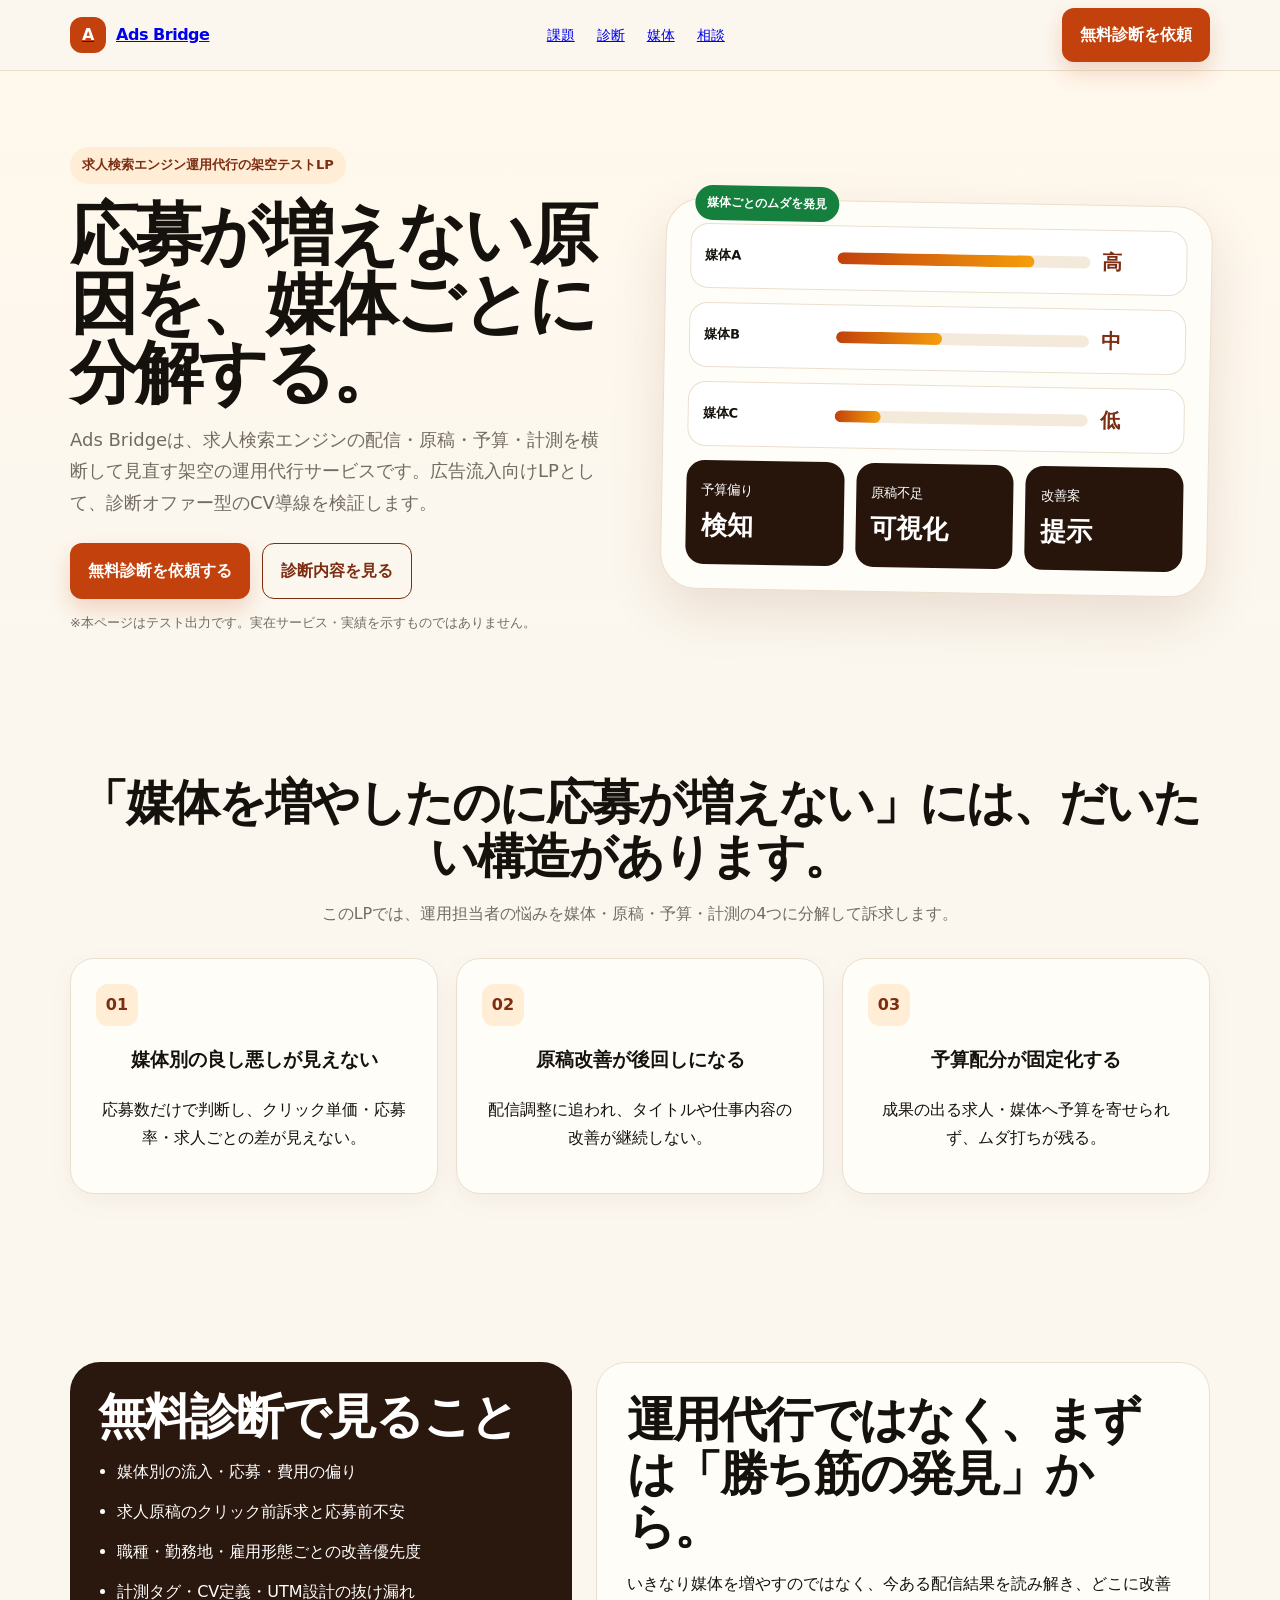
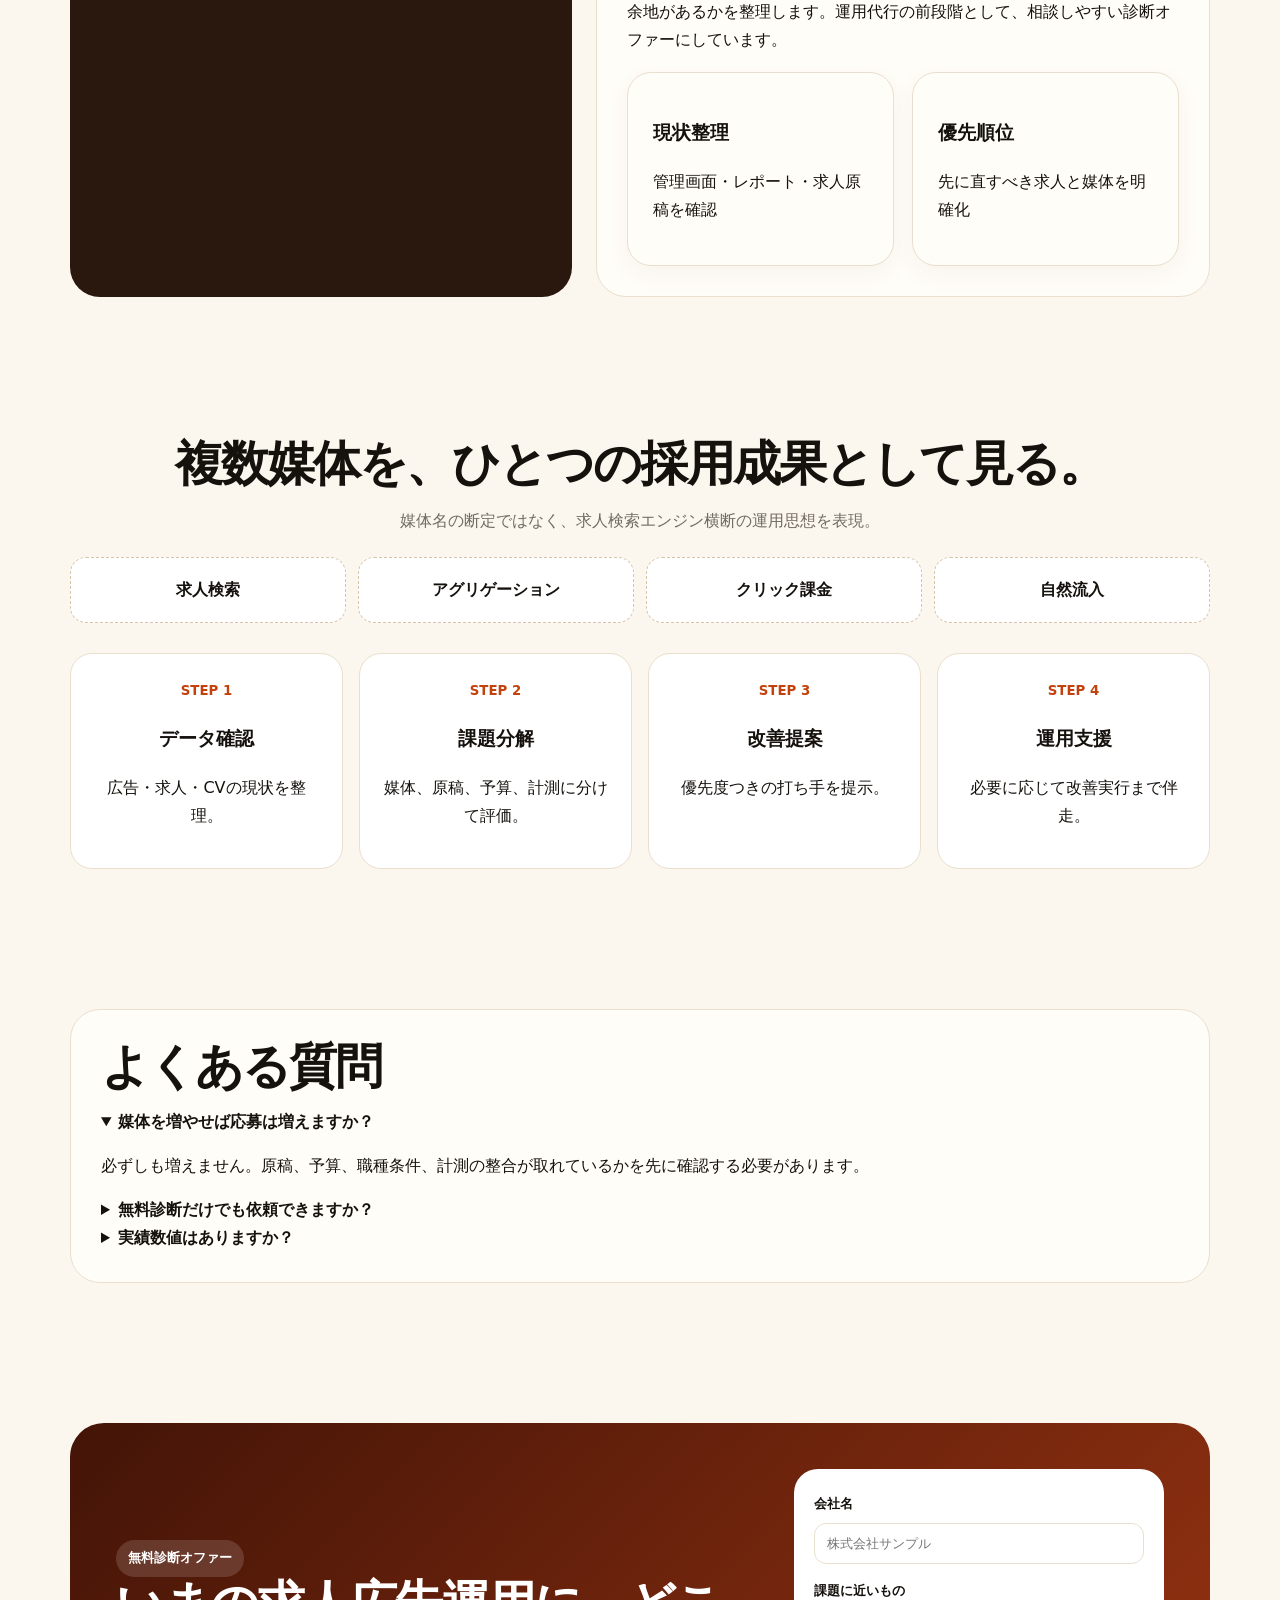
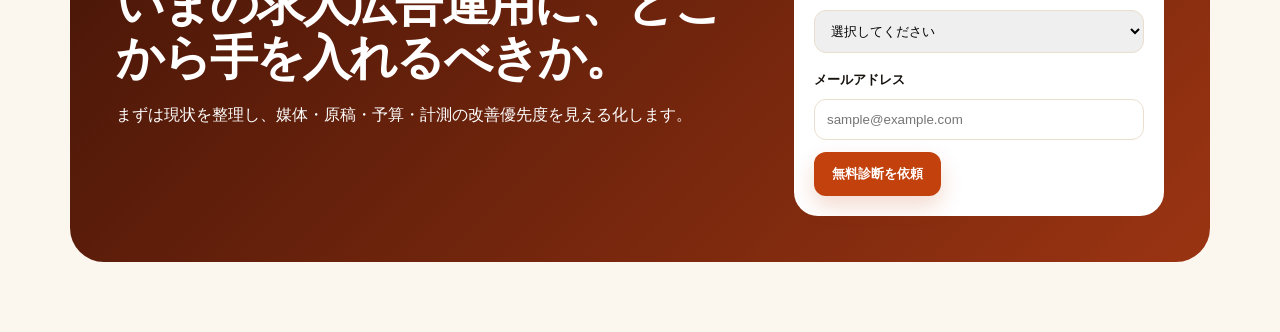
==== outputs/06_code/test-lp-20260429-02-ads-bridge/index.html @ 871a1f4d "Add test LP 02 Ads Bridge" ====
<!doctype html>
<html lang="ja">
<head>
  <meta charset="utf-8">
  <meta name="viewport" content="width=device-width, initial-scale=1">
  <title>Ads Bridge｜求人検索エンジン運用代行テストLP</title>
  <meta name="description" content="求人検索エンジン運用代行を想定した架空サービスのテストLPです。">
  <style>
    :root{--ink:#15110d;--muted:#726b62;--bg:#fbf7ef;--paper:#fffdf8;--line:#eadfce;--brand:#c2410c;--brand2:#7c2d12;--accent:#f59e0b;--green:#15803d;--radius:24px;--shadow:0 22px 54px rgba(124,45,18,.13)}
    *{box-sizing:border-box}html{scroll-behavior:smooth}body{margin:0;font-family:'Hiragino Sans','Yu Gothic',system-ui,sans-serif;color:var(--ink);background:var(--bg);line-height:1.75}.wrap{width:min(1140px,calc(100% - 40px));margin:auto}.nav{background:rgba(251,247,239,.9);backdrop-filter:blur(14px);border-bottom:1px solid var(--line);position:sticky;top:0;z-index:20}.navin{height:70px;display:flex;align-items:center;justify-content:space-between}.logo{font-weight:900;letter-spacing:-.03em;display:flex;align-items:center;gap:10px}.logo i{width:36px;height:36px;border-radius:12px;background:var(--brand);display:grid;place-items:center;color:white;font-style:normal}.links{display:flex;gap:22px;color:var(--muted);font-size:14px}.btn{display:inline-flex;align-items:center;justify-content:center;border-radius:12px;padding:13px 18px;background:var(--brand);color:#fff;font-weight:900;text-decoration:none;border:0;box-shadow:0 10px 22px rgba(194,65,12,.2);cursor:pointer}.btn.alt{background:transparent;color:var(--brand2);border:1px solid var(--brand2);box-shadow:none}.hero{padding:76px 0 58px;background:linear-gradient(180deg,#fff8ec 0%,var(--bg) 100%);overflow:hidden}.heroGrid{display:grid;grid-template-columns:1fr 1fr;gap:46px;align-items:center}.tag{display:inline-flex;align-items:center;gap:8px;background:#ffedd5;color:var(--brand2);font-weight:900;border-radius:999px;padding:7px 12px;font-size:13px}.h1{font-size:clamp(36px,5.5vw,68px);line-height:1.02;letter-spacing:-.05em;margin:16px 0}.lead{font-size:18px;color:var(--muted);margin:0 0 25px}.heroCard{position:relative;background:var(--paper);border:1px solid var(--line);border-radius:36px;padding:24px;box-shadow:var(--shadow);transform:rotate(1deg)}.heroCard:before{content:"媒体ごとのムダを発見";position:absolute;top:-14px;left:28px;background:var(--green);color:white;border-radius:999px;padding:7px 12px;font-size:12px;font-weight:900}.board{display:grid;gap:14px}.row{display:grid;grid-template-columns:120px 1fr 70px;gap:12px;align-items:center;background:#fff;border:1px solid var(--line);border-radius:18px;padding:14px}.bar{height:12px;background:#f3eadb;border-radius:999px;overflow:hidden}.bar span{display:block;height:100%;width:var(--w);background:linear-gradient(90deg,var(--brand),var(--accent));border-radius:999px}.row strong{font-size:13px}.row b{font-size:20px;color:var(--brand2)}.mini{display:grid;grid-template-columns:repeat(3,1fr);gap:12px;margin-top:14px}.mini div{background:#27150b;color:#fff;border-radius:18px;padding:15px}.mini b{font-size:26px}.section{padding:70px 0}.section h2{font-size:clamp(28px,4vw,48px);line-height:1.12;letter-spacing:-.04em;margin:0 0 14px}.muted{color:var(--muted)}.center{text-align:center}.cards{display:grid;grid-template-columns:repeat(3,1fr);gap:18px;margin-top:30px}.card{background:var(--paper);border:1px solid var(--line);border-radius:var(--radius);padding:25px;box-shadow:0 8px 24px rgba(124,45,18,.05)}.num{width:42px;height:42px;display:grid;place-items:center;background:#ffedd5;color:var(--brand2);border-radius:12px;font-weight:900}.wide{display:grid;grid-template-columns:.9fr 1.1fr;gap:24px;margin-top:28px}.audit{background:#2a170d;color:#fff;border-radius:30px;padding:28px}.audit ul{margin:0;padding-left:1.2em}.audit li{margin:12px 0}.paper{background:var(--paper);border:1px solid var(--line);border-radius:30px;padding:30px}.media{display:grid;grid-template-columns:repeat(4,1fr);gap:12px;margin-top:22px}.media span{background:#fff;border:1px dashed #d7c4aa;border-radius:16px;padding:18px;text-align:center;font-weight:900}.timeline{display:grid;grid-template-columns:repeat(4,1fr);gap:16px;margin-top:30px}.step{background:#fff;border:1px solid var(--line);border-radius:22px;padding:22px}.step small{color:var(--brand);font-weight:900}.cta{background:linear-gradient(135deg,#431407,#9a3412);color:white;border-radius:34px;padding:46px;display:grid;grid-template-columns:1fr 370px;gap:28px;align-items:center}.form{background:white;color:var(--ink);border-radius:24px;padding:20px}.form input,.form select{width:100%;border:1px solid var(--line);border-radius:12px;padding:12px;margin:6px 0 12px}.form label{font-size:13px;font-weight:900}.success{display:none;color:var(--green);font-weight:900}.fixed{display:none;position:fixed;left:14px;right:14px;bottom:14px;z-index:30}@media(max-width:880px){.heroGrid,.wide,.cta{grid-template-columns:1fr}.links{display:none}.cards,.timeline,.media{grid-template-columns:1fr}.mini{grid-template-columns:1fr}.fixed{display:flex}.h1{font-size:42px}.row{grid-template-columns:90px 1fr 55px}.section{padding:52px 0}}
  </style>
</head>
<body>
  <header class="nav"><div class="wrap navin"><a class="logo" href="#"><i>A</i>Ads Bridge</a><nav class="links"><a href="#issue">課題</a><a href="#audit">診断</a><a href="#media">媒体</a><a href="#contact">相談</a></nav><a class="btn" href="#contact" data-cta="header">無料診断を依頼</a></div></header>
  <main>
    <section class="hero"><div class="wrap heroGrid"><div><span class="tag">求人検索エンジン運用代行の架空テストLP</span><h1 class="h1">応募が増えない原因を、媒体ごとに分解する。</h1><p class="lead">Ads Bridgeは、求人検索エンジンの配信・原稿・予算・計測を横断して見直す架空の運用代行サービスです。広告流入向けLPとして、診断オファー型のCV導線を検証します。</p><div style="display:flex;gap:12px;flex-wrap:wrap"><a class="btn" href="#contact" data-cta="hero_primary">無料診断を依頼する</a><a class="btn alt" href="#audit" data-cta="hero_secondary">診断内容を見る</a></div><p class="muted" style="font-size:13px">※本ページはテスト出力です。実在サービス・実績を示すものではありません。</p></div><div class="heroCard"><div class="board"><div class="row"><strong>媒体A</strong><div class="bar"><span style="--w:78%"></span></div><b>高</b></div><div class="row"><strong>媒体B</strong><div class="bar"><span style="--w:42%"></span></div><b>中</b></div><div class="row"><strong>媒体C</strong><div class="bar"><span style="--w:18%"></span></div><b>低</b></div></div><div class="mini"><div><small>予算偏り</small><br><b>検知</b></div><div><small>原稿不足</small><br><b>可視化</b></div><div><small>改善案</small><br><b>提示</b></div></div></div></div></section>
    <section id="issue" class="section"><div class="wrap center"><h2>「媒体を増やしたのに応募が増えない」には、だいたい構造があります。</h2><p class="muted">このLPでは、運用担当者の悩みを媒体・原稿・予算・計測の4つに分解して訴求します。</p><div class="cards"><article class="card"><div class="num">01</div><h3>媒体別の良し悪しが見えない</h3><p>応募数だけで判断し、クリック単価・応募率・求人ごとの差が見えない。</p></article><article class="card"><div class="num">02</div><h3>原稿改善が後回しになる</h3><p>配信調整に追われ、タイトルや仕事内容の改善が継続しない。</p></article><article class="card"><div class="num">03</div><h3>予算配分が固定化する</h3><p>成果の出る求人・媒体へ予算を寄せられず、ムダ打ちが残る。</p></article></div></div></section>
    <section id="audit" class="section"><div class="wrap wide"><div class="audit"><h2>無料診断で見ること</h2><ul><li>媒体別の流入・応募・費用の偏り</li><li>求人原稿のクリック前訴求と応募前不安</li><li>職種・勤務地・雇用形態ごとの改善優先度</li><li>計測タグ・CV定義・UTM設計の抜け漏れ</li></ul></div><div class="paper"><h2>運用代行ではなく、まずは「勝ち筋の発見」から。</h2><p>いきなり媒体を増やすのではなく、今ある配信結果を読み解き、どこに改善余地があるかを整理します。運用代行の前段階として、相談しやすい診断オファーにしています。</p><div class="cards" style="grid-template-columns:1fr 1fr;margin-top:18px"><div class="card"><h3>現状整理</h3><p>管理画面・レポート・求人原稿を確認</p></div><div class="card"><h3>優先順位</h3><p>先に直すべき求人と媒体を明確化</p></div></div></div></div></section>
    <section id="media" class="section"><div class="wrap center"><h2>複数媒体を、ひとつの採用成果として見る。</h2><p class="muted">媒体名の断定ではなく、求人検索エンジン横断の運用思想を表現。</p><div class="media"><span>求人検索</span><span>アグリゲーション</span><span>クリック課金</span><span>自然流入</span></div><div class="timeline"><div class="step"><small>STEP 1</small><h3>データ確認</h3><p>広告・求人・CVの現状を整理。</p></div><div class="step"><small>STEP 2</small><h3>課題分解</h3><p>媒体、原稿、予算、計測に分けて評価。</p></div><div class="step"><small>STEP 3</small><h3>改善提案</h3><p>優先度つきの打ち手を提示。</p></div><div class="step"><small>STEP 4</small><h3>運用支援</h3><p>必要に応じて改善実行まで伴走。</p></div></div></div></section>
    <section class="section"><div class="wrap"><div class="paper"><h2>よくある質問</h2><details open><summary><b>媒体を増やせば応募は増えますか？</b></summary><p>必ずしも増えません。原稿、予算、職種条件、計測の整合が取れているかを先に確認する必要があります。</p></details><details><summary><b>無料診断だけでも依頼できますか？</b></summary><p>このテストLPでは、無料診断を入口にしたCV導線を想定しています。</p></details><details><summary><b>実績数値はありますか？</b></summary><p>本ページは架空サービスのテストLPのため、検証済みの実績数値は掲載していません。</p></details></div></div></section>
    <section id="contact" class="section"><div class="wrap cta"><div><span class="tag" style="background:rgba(255,255,255,.14);color:white">無料診断オファー</span><h2>いまの求人広告運用に、どこから手を入れるべきか。</h2><p>まずは現状を整理し、媒体・原稿・予算・計測の改善優先度を見える化します。</p></div><form class="form" id="leadForm"><label>会社名<input required placeholder="株式会社サンプル"></label><label>課題に近いもの<select required><option value="">選択してください</option><option>応募数が少ない</option><option>応募単価が高い</option><option>媒体別の成果が分からない</option></select></label><label>メールアドレス<input type="email" required placeholder="sample@example.com"></label><button class="btn" type="submit" data-cta="form_submit">無料診断を依頼</button><p class="success" id="success">送信テストが完了しました。</p></form></div></section>
  </main>
  <a class="btn fixed" href="#contact" data-cta="sp_fixed">無料診断を依頼</a>
  <script>
    document.querySelectorAll('[data-cta]').forEach(function(el){el.addEventListener('click',function(){console.log('cta_click',{id:el.dataset.cta,lp:'test-lp-02'});});});
    document.getElementById('leadForm').addEventListener('submit',function(e){e.preventDefault();document.getElementById('success').style.display='block';console.log('form_submit',{lp:'test-lp-02',form:'audit'});});
  </script>
</body>
</html>
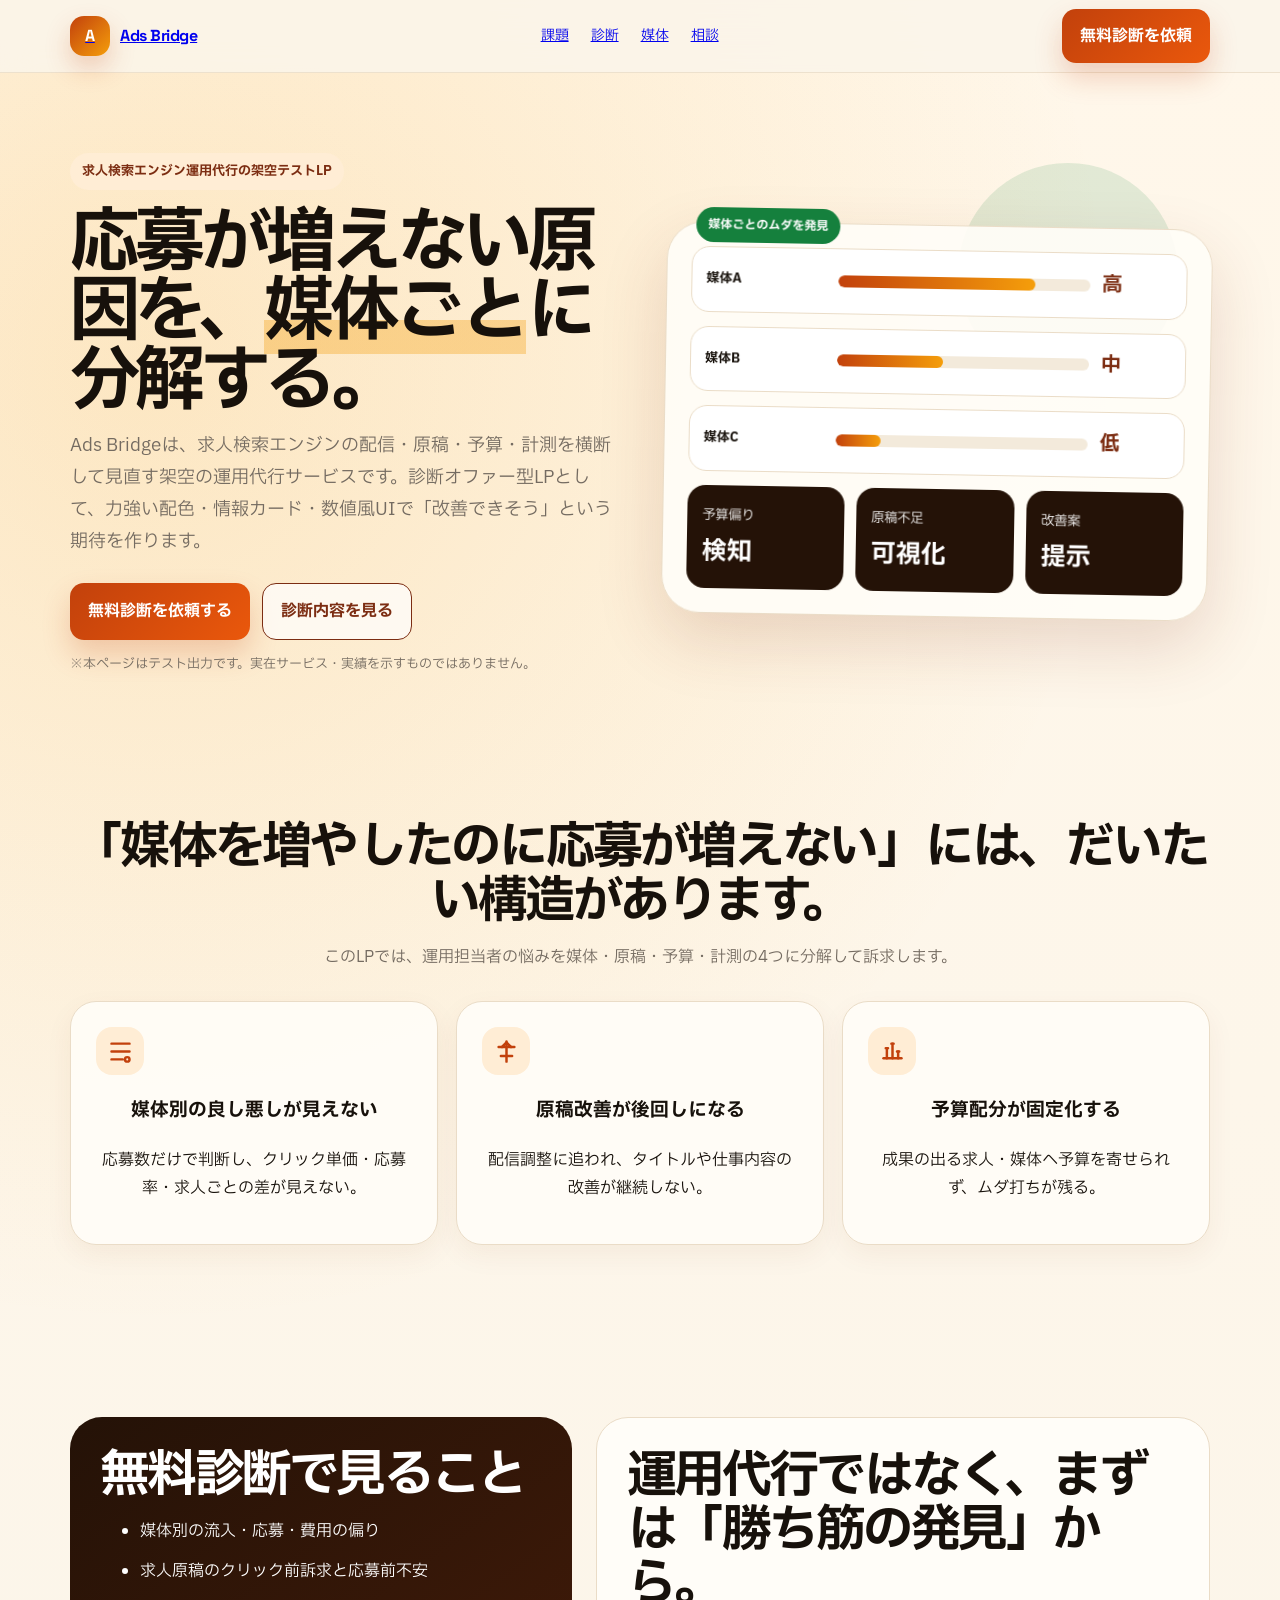
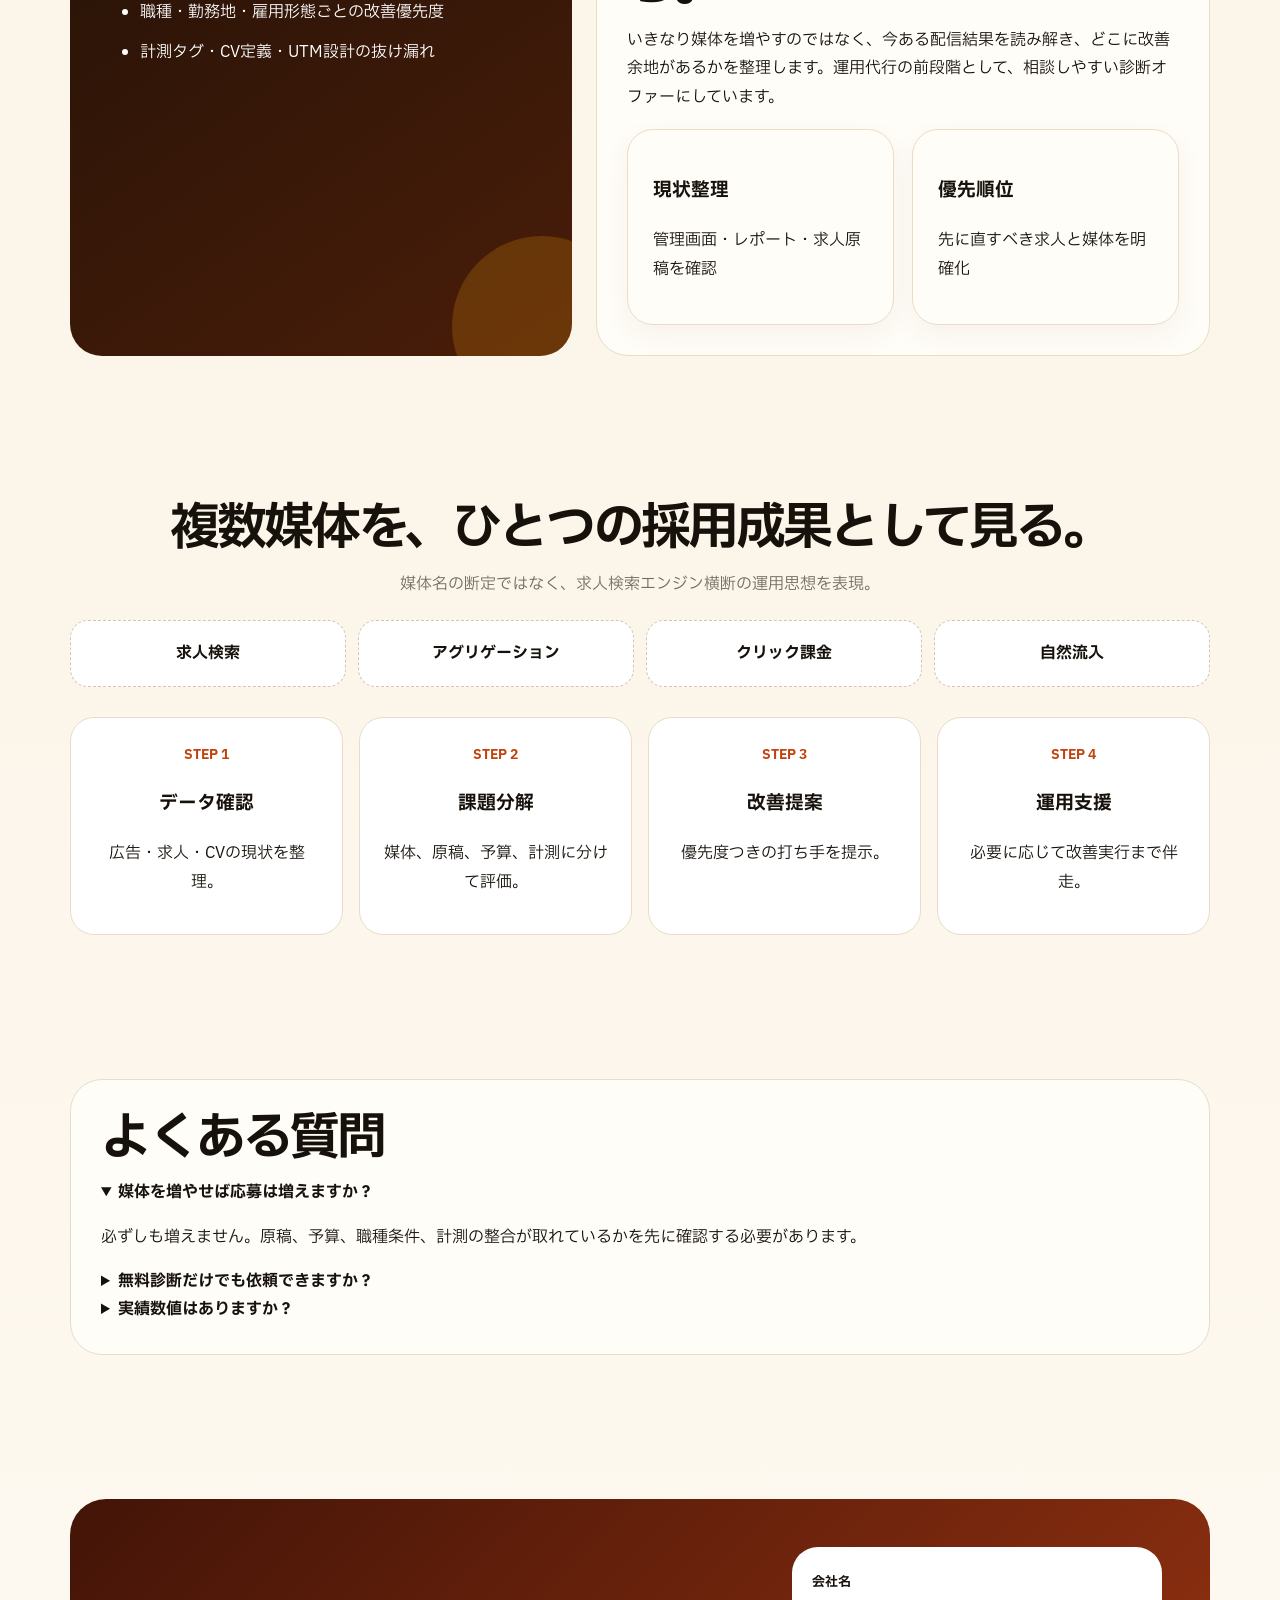
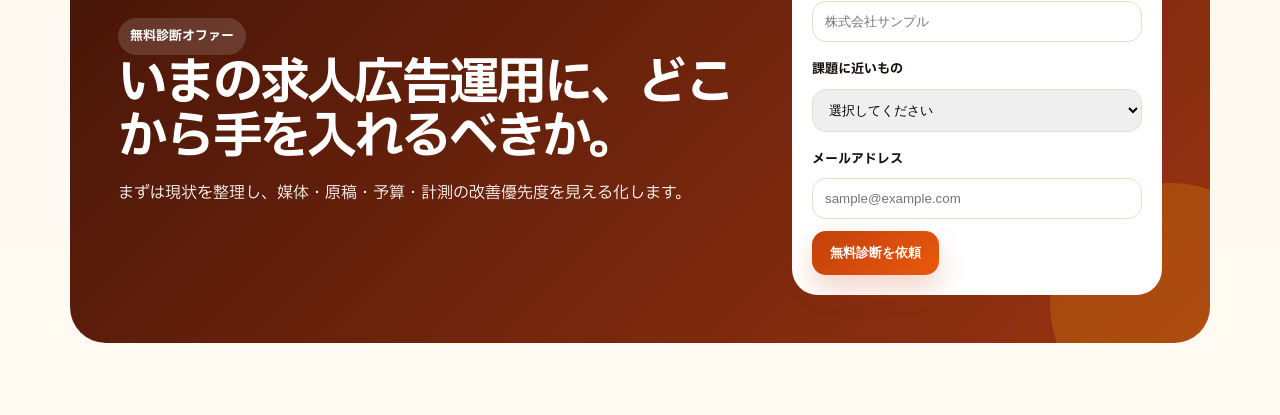
==== commit af8956cc: "Enhance test LP 02 with design references icons and motion" ====
--- a/outputs/06_code/test-lp-20260429-02-ads-bridge/index.html
+++ b/outputs/06_code/test-lp-20260429-02-ads-bridge/index.html
@@ -5,25 +5,29 @@
   <meta name="viewport" content="width=device-width, initial-scale=1">
   <title>Ads Bridge｜求人検索エンジン運用代行テストLP</title>
   <meta name="description" content="求人検索エンジン運用代行を想定した架空サービスのテストLPです。">
+  <link rel="preconnect" href="https://fonts.googleapis.com">
+  <link rel="preconnect" href="https://fonts.gstatic.com" crossorigin>
+  <link href="https://fonts.googleapis.com/css2?family=IBM+Plex+Sans+JP:wght@400;500;700;900&family=Space+Grotesk:wght@600;700&display=swap" rel="stylesheet">
   <style>
-    :root{--ink:#15110d;--muted:#726b62;--bg:#fbf7ef;--paper:#fffdf8;--line:#eadfce;--brand:#c2410c;--brand2:#7c2d12;--accent:#f59e0b;--green:#15803d;--radius:24px;--shadow:0 22px 54px rgba(124,45,18,.13)}
-    *{box-sizing:border-box}html{scroll-behavior:smooth}body{margin:0;font-family:'Hiragino Sans','Yu Gothic',system-ui,sans-serif;color:var(--ink);background:var(--bg);line-height:1.75}.wrap{width:min(1140px,calc(100% - 40px));margin:auto}.nav{background:rgba(251,247,239,.9);backdrop-filter:blur(14px);border-bottom:1px solid var(--line);position:sticky;top:0;z-index:20}.navin{height:70px;display:flex;align-items:center;justify-content:space-between}.logo{font-weight:900;letter-spacing:-.03em;display:flex;align-items:center;gap:10px}.logo i{width:36px;height:36px;border-radius:12px;background:var(--brand);display:grid;place-items:center;color:white;font-style:normal}.links{display:flex;gap:22px;color:var(--muted);font-size:14px}.btn{display:inline-flex;align-items:center;justify-content:center;border-radius:12px;padding:13px 18px;background:var(--brand);color:#fff;font-weight:900;text-decoration:none;border:0;box-shadow:0 10px 22px rgba(194,65,12,.2);cursor:pointer}.btn.alt{background:transparent;color:var(--brand2);border:1px solid var(--brand2);box-shadow:none}.hero{padding:76px 0 58px;background:linear-gradient(180deg,#fff8ec 0%,var(--bg) 100%);overflow:hidden}.heroGrid{display:grid;grid-template-columns:1fr 1fr;gap:46px;align-items:center}.tag{display:inline-flex;align-items:center;gap:8px;background:#ffedd5;color:var(--brand2);font-weight:900;border-radius:999px;padding:7px 12px;font-size:13px}.h1{font-size:clamp(36px,5.5vw,68px);line-height:1.02;letter-spacing:-.05em;margin:16px 0}.lead{font-size:18px;color:var(--muted);margin:0 0 25px}.heroCard{position:relative;background:var(--paper);border:1px solid var(--line);border-radius:36px;padding:24px;box-shadow:var(--shadow);transform:rotate(1deg)}.heroCard:before{content:"媒体ごとのムダを発見";position:absolute;top:-14px;left:28px;background:var(--green);color:white;border-radius:999px;padding:7px 12px;font-size:12px;font-weight:900}.board{display:grid;gap:14px}.row{display:grid;grid-template-columns:120px 1fr 70px;gap:12px;align-items:center;background:#fff;border:1px solid var(--line);border-radius:18px;padding:14px}.bar{height:12px;background:#f3eadb;border-radius:999px;overflow:hidden}.bar span{display:block;height:100%;width:var(--w);background:linear-gradient(90deg,var(--brand),var(--accent));border-radius:999px}.row strong{font-size:13px}.row b{font-size:20px;color:var(--brand2)}.mini{display:grid;grid-template-columns:repeat(3,1fr);gap:12px;margin-top:14px}.mini div{background:#27150b;color:#fff;border-radius:18px;padding:15px}.mini b{font-size:26px}.section{padding:70px 0}.section h2{font-size:clamp(28px,4vw,48px);line-height:1.12;letter-spacing:-.04em;margin:0 0 14px}.muted{color:var(--muted)}.center{text-align:center}.cards{display:grid;grid-template-columns:repeat(3,1fr);gap:18px;margin-top:30px}.card{background:var(--paper);border:1px solid var(--line);border-radius:var(--radius);padding:25px;box-shadow:0 8px 24px rgba(124,45,18,.05)}.num{width:42px;height:42px;display:grid;place-items:center;background:#ffedd5;color:var(--brand2);border-radius:12px;font-weight:900}.wide{display:grid;grid-template-columns:.9fr 1.1fr;gap:24px;margin-top:28px}.audit{background:#2a170d;color:#fff;border-radius:30px;padding:28px}.audit ul{margin:0;padding-left:1.2em}.audit li{margin:12px 0}.paper{background:var(--paper);border:1px solid var(--line);border-radius:30px;padding:30px}.media{display:grid;grid-template-columns:repeat(4,1fr);gap:12px;margin-top:22px}.media span{background:#fff;border:1px dashed #d7c4aa;border-radius:16px;padding:18px;text-align:center;font-weight:900}.timeline{display:grid;grid-template-columns:repeat(4,1fr);gap:16px;margin-top:30px}.step{background:#fff;border:1px solid var(--line);border-radius:22px;padding:22px}.step small{color:var(--brand);font-weight:900}.cta{background:linear-gradient(135deg,#431407,#9a3412);color:white;border-radius:34px;padding:46px;display:grid;grid-template-columns:1fr 370px;gap:28px;align-items:center}.form{background:white;color:var(--ink);border-radius:24px;padding:20px}.form input,.form select{width:100%;border:1px solid var(--line);border-radius:12px;padding:12px;margin:6px 0 12px}.form label{font-size:13px;font-weight:900}.success{display:none;color:var(--green);font-weight:900}.fixed{display:none;position:fixed;left:14px;right:14px;bottom:14px;z-index:30}@media(max-width:880px){.heroGrid,.wide,.cta{grid-template-columns:1fr}.links{display:none}.cards,.timeline,.media{grid-template-columns:1fr}.mini{grid-template-columns:1fr}.fixed{display:flex}.h1{font-size:42px}.row{grid-template-columns:90px 1fr 55px}.section{padding:52px 0}}
+    :root{--ink:#17110b;--muted:#746b61;--bg:#fbf5ea;--paper:#fffdf8;--line:#eadcc7;--brand:#c2410c;--brand2:#7c2d12;--accent:#f59e0b;--green:#15803d;--dark:#241207;--radius:26px;--shadow:0 26px 66px rgba(124,45,18,.16);--font:'IBM Plex Sans JP',system-ui,sans-serif;--display:'Space Grotesk','IBM Plex Sans JP',sans-serif}
+    *{box-sizing:border-box}html{scroll-behavior:smooth}body{margin:0;font-family:var(--font);color:var(--ink);background:radial-gradient(circle at 12% 10%,rgba(245,158,11,.18),transparent 28%),linear-gradient(180deg,#fff7ea 0%,var(--bg) 60%,#fffaf2 100%);line-height:1.78}.wrap{width:min(1140px,calc(100% - 40px));margin:auto}.nav{background:rgba(251,245,234,.86);backdrop-filter:blur(16px);border-bottom:1px solid rgba(234,220,199,.8);position:sticky;top:0;z-index:20}.navin{height:72px;display:flex;align-items:center;justify-content:space-between}.logo{font-family:var(--display);font-weight:700;letter-spacing:-.03em;display:flex;align-items:center;gap:10px}.logo i{width:40px;height:40px;border-radius:14px;background:linear-gradient(135deg,var(--brand),var(--accent));display:grid;place-items:center;color:white;font-style:normal;box-shadow:0 12px 26px rgba(194,65,12,.23)}.links{display:flex;gap:22px;color:var(--muted);font-size:14px}.btn{display:inline-flex;align-items:center;justify-content:center;border-radius:14px;padding:13px 18px;background:linear-gradient(135deg,var(--brand),#ea580c);color:#fff;font-weight:900;text-decoration:none;border:0;box-shadow:0 14px 28px rgba(194,65,12,.22);cursor:pointer;transition:.25s ease}.btn:hover{transform:translateY(-2px) rotate(-.4deg);box-shadow:0 20px 36px rgba(194,65,12,.3)}.btn.alt{background:rgba(255,255,255,.7);color:var(--brand2);border:1px solid var(--brand2);box-shadow:none}.hero{padding:80px 0 58px;overflow:hidden;position:relative}.hero:before{content:"";position:absolute;right:8%;top:90px;width:220px;height:220px;border-radius:50%;background:rgba(21,128,61,.12);animation:pulse 5.5s ease-in-out infinite}.heroGrid{display:grid;grid-template-columns:1fr 1fr;gap:48px;align-items:center;position:relative}.tag{display:inline-flex;align-items:center;gap:8px;background:#ffedd5;color:var(--brand2);font-weight:900;border-radius:999px;padding:7px 12px;font-size:13px}.h1{font-family:var(--display);font-size:clamp(38px,5.6vw,70px);line-height:.99;letter-spacing:-.065em;margin:16px 0}.marker{display:inline;background:linear-gradient(transparent 62%,rgba(245,158,11,.34) 0)}.lead{font-size:18px;color:var(--muted);margin:0 0 25px}.heroCard{position:relative;background:rgba(255,253,248,.9);border:1px solid var(--line);border-radius:38px;padding:24px;box-shadow:var(--shadow);transform:rotate(1deg);animation:cardLift .9s cubic-bezier(.2,.8,.2,1) both}.heroCard:before{content:"媒体ごとのムダを発見";position:absolute;top:-15px;left:28px;background:var(--green);color:white;border-radius:999px;padding:7px 12px;font-size:12px;font-weight:900}.board{display:grid;gap:14px}.row{display:grid;grid-template-columns:120px 1fr 70px;gap:12px;align-items:center;background:#fff;border:1px solid var(--line);border-radius:18px;padding:14px}.bar{height:12px;background:#f3eadb;border-radius:999px;overflow:hidden}.bar span{display:block;height:100%;width:var(--w);background:linear-gradient(90deg,var(--brand),var(--accent));border-radius:999px;animation:grow 1.2s ease both}.row strong{font-size:13px}.row b{font-size:20px;color:var(--brand2)}.mini{display:grid;grid-template-columns:repeat(3,1fr);gap:12px;margin-top:14px}.mini div{background:var(--dark);color:#fff;border-radius:18px;padding:15px;transition:.25s ease}.mini div:hover{transform:translateY(-4px)}.mini b{font-size:25px;font-family:var(--display)}.section{padding:72px 0}.section h2{font-family:var(--display);font-size:clamp(29px,4vw,50px);line-height:1.08;letter-spacing:-.055em;margin:0 0 14px}.muted{color:var(--muted)}.center{text-align:center}.cards{display:grid;grid-template-columns:repeat(3,1fr);gap:18px;margin-top:30px}.card{background:rgba(255,253,248,.92);border:1px solid var(--line);border-radius:var(--radius);padding:25px;box-shadow:0 10px 28px rgba(124,45,18,.06);transition:.25s ease}.card:hover{transform:translateY(-6px);border-color:rgba(194,65,12,.35)}.icon{width:48px;height:48px;border-radius:16px;background:#ffedd5;display:grid;place-items:center;margin-bottom:14px}.icon svg{width:27px;height:27px;stroke:var(--brand);stroke-width:2.2;fill:none;stroke-linecap:round;stroke-linejoin:round}.wide{display:grid;grid-template-columns:.9fr 1.1fr;gap:24px;margin-top:28px}.audit{background:linear-gradient(145deg,#241207,#4a1d09);color:#fff;border-radius:32px;padding:30px;position:relative;overflow:hidden}.audit:after{content:"";position:absolute;right:-60px;bottom:-60px;width:180px;height:180px;border-radius:50%;background:rgba(245,158,11,.2)}.audit li{margin:12px 0}.paper{background:var(--paper);border:1px solid var(--line);border-radius:32px;padding:30px}.media{display:grid;grid-template-columns:repeat(4,1fr);gap:12px;margin-top:22px}.media span{background:#fff;border:1px dashed #d7c4aa;border-radius:18px;padding:18px;text-align:center;font-weight:900;transition:.25s ease}.media span:hover{background:#fff7ed;transform:translateY(-4px)}.timeline{display:grid;grid-template-columns:repeat(4,1fr);gap:16px;margin-top:30px}.step{background:#fff;border:1px solid var(--line);border-radius:24px;padding:22px}.step small{color:var(--brand);font-weight:900}.cta{background:linear-gradient(135deg,#431407,#9a3412);color:white;border-radius:36px;padding:48px;display:grid;grid-template-columns:1fr 370px;gap:28px;align-items:center;position:relative;overflow:hidden}.cta:before{content:"";position:absolute;inset:auto -80px -80px auto;width:240px;height:240px;border-radius:50%;background:rgba(245,158,11,.23)}.form{background:white;color:var(--ink);border-radius:26px;padding:20px;position:relative}.form input,.form select{width:100%;border:1px solid var(--line);border-radius:14px;padding:12px;margin:6px 0 12px}.form label{font-size:13px;font-weight:900}.success{display:none;color:var(--green);font-weight:900}.fixed{display:none;position:fixed;left:14px;right:14px;bottom:14px;z-index:30}.reveal{opacity:0;transform:translateY(24px);transition:opacity .75s ease,transform .75s ease}.reveal.show{opacity:1;transform:none}@keyframes grow{from{width:0}to{width:var(--w)}}@keyframes pulse{0%,100%{transform:scale(1);opacity:.55}50%{transform:scale(1.12);opacity:.9}}@keyframes cardLift{from{opacity:0;transform:translateY(28px) rotate(0)}to{opacity:1;transform:rotate(1deg)}}@media(max-width:880px){.heroGrid,.wide,.cta{grid-template-columns:1fr}.links{display:none}.cards,.timeline,.media{grid-template-columns:1fr}.mini{grid-template-columns:1fr}.fixed{display:flex}.h1{font-size:42px}.row{grid-template-columns:90px 1fr 55px}.section{padding:54px 0}}@media(prefers-reduced-motion:reduce){*,*:before,*:after{animation:none!important;transition:none!important}}
   </style>
 </head>
 <body>
   <header class="nav"><div class="wrap navin"><a class="logo" href="#"><i>A</i>Ads Bridge</a><nav class="links"><a href="#issue">課題</a><a href="#audit">診断</a><a href="#media">媒体</a><a href="#contact">相談</a></nav><a class="btn" href="#contact" data-cta="header">無料診断を依頼</a></div></header>
   <main>
-    <section class="hero"><div class="wrap heroGrid"><div><span class="tag">求人検索エンジン運用代行の架空テストLP</span><h1 class="h1">応募が増えない原因を、媒体ごとに分解する。</h1><p class="lead">Ads Bridgeは、求人検索エンジンの配信・原稿・予算・計測を横断して見直す架空の運用代行サービスです。広告流入向けLPとして、診断オファー型のCV導線を検証します。</p><div style="display:flex;gap:12px;flex-wrap:wrap"><a class="btn" href="#contact" data-cta="hero_primary">無料診断を依頼する</a><a class="btn alt" href="#audit" data-cta="hero_secondary">診断内容を見る</a></div><p class="muted" style="font-size:13px">※本ページはテスト出力です。実在サービス・実績を示すものではありません。</p></div><div class="heroCard"><div class="board"><div class="row"><strong>媒体A</strong><div class="bar"><span style="--w:78%"></span></div><b>高</b></div><div class="row"><strong>媒体B</strong><div class="bar"><span style="--w:42%"></span></div><b>中</b></div><div class="row"><strong>媒体C</strong><div class="bar"><span style="--w:18%"></span></div><b>低</b></div></div><div class="mini"><div><small>予算偏り</small><br><b>検知</b></div><div><small>原稿不足</small><br><b>可視化</b></div><div><small>改善案</small><br><b>提示</b></div></div></div></div></section>
-    <section id="issue" class="section"><div class="wrap center"><h2>「媒体を増やしたのに応募が増えない」には、だいたい構造があります。</h2><p class="muted">このLPでは、運用担当者の悩みを媒体・原稿・予算・計測の4つに分解して訴求します。</p><div class="cards"><article class="card"><div class="num">01</div><h3>媒体別の良し悪しが見えない</h3><p>応募数だけで判断し、クリック単価・応募率・求人ごとの差が見えない。</p></article><article class="card"><div class="num">02</div><h3>原稿改善が後回しになる</h3><p>配信調整に追われ、タイトルや仕事内容の改善が継続しない。</p></article><article class="card"><div class="num">03</div><h3>予算配分が固定化する</h3><p>成果の出る求人・媒体へ予算を寄せられず、ムダ打ちが残る。</p></article></div></div></section>
-    <section id="audit" class="section"><div class="wrap wide"><div class="audit"><h2>無料診断で見ること</h2><ul><li>媒体別の流入・応募・費用の偏り</li><li>求人原稿のクリック前訴求と応募前不安</li><li>職種・勤務地・雇用形態ごとの改善優先度</li><li>計測タグ・CV定義・UTM設計の抜け漏れ</li></ul></div><div class="paper"><h2>運用代行ではなく、まずは「勝ち筋の発見」から。</h2><p>いきなり媒体を増やすのではなく、今ある配信結果を読み解き、どこに改善余地があるかを整理します。運用代行の前段階として、相談しやすい診断オファーにしています。</p><div class="cards" style="grid-template-columns:1fr 1fr;margin-top:18px"><div class="card"><h3>現状整理</h3><p>管理画面・レポート・求人原稿を確認</p></div><div class="card"><h3>優先順位</h3><p>先に直すべき求人と媒体を明確化</p></div></div></div></div></section>
-    <section id="media" class="section"><div class="wrap center"><h2>複数媒体を、ひとつの採用成果として見る。</h2><p class="muted">媒体名の断定ではなく、求人検索エンジン横断の運用思想を表現。</p><div class="media"><span>求人検索</span><span>アグリゲーション</span><span>クリック課金</span><span>自然流入</span></div><div class="timeline"><div class="step"><small>STEP 1</small><h3>データ確認</h3><p>広告・求人・CVの現状を整理。</p></div><div class="step"><small>STEP 2</small><h3>課題分解</h3><p>媒体、原稿、予算、計測に分けて評価。</p></div><div class="step"><small>STEP 3</small><h3>改善提案</h3><p>優先度つきの打ち手を提示。</p></div><div class="step"><small>STEP 4</small><h3>運用支援</h3><p>必要に応じて改善実行まで伴走。</p></div></div></div></section>
-    <section class="section"><div class="wrap"><div class="paper"><h2>よくある質問</h2><details open><summary><b>媒体を増やせば応募は増えますか？</b></summary><p>必ずしも増えません。原稿、予算、職種条件、計測の整合が取れているかを先に確認する必要があります。</p></details><details><summary><b>無料診断だけでも依頼できますか？</b></summary><p>このテストLPでは、無料診断を入口にしたCV導線を想定しています。</p></details><details><summary><b>実績数値はありますか？</b></summary><p>本ページは架空サービスのテストLPのため、検証済みの実績数値は掲載していません。</p></details></div></div></section>
+    <section class="hero"><div class="wrap heroGrid"><div><span class="tag">求人検索エンジン運用代行の架空テストLP</span><h1 class="h1">応募が増えない原因を、<span class="marker">媒体ごと</span>に分解する。</h1><p class="lead">Ads Bridgeは、求人検索エンジンの配信・原稿・予算・計測を横断して見直す架空の運用代行サービスです。診断オファー型LPとして、力強い配色・情報カード・数値風UIで「改善できそう」という期待を作ります。</p><div style="display:flex;gap:12px;flex-wrap:wrap"><a class="btn" href="#contact" data-cta="hero_primary">無料診断を依頼する</a><a class="btn alt" href="#audit" data-cta="hero_secondary">診断内容を見る</a></div><p class="muted" style="font-size:13px">※本ページはテスト出力です。実在サービス・実績を示すものではありません。</p></div><div class="heroCard"><div class="board"><div class="row"><strong>媒体A</strong><div class="bar"><span style="--w:78%"></span></div><b>高</b></div><div class="row"><strong>媒体B</strong><div class="bar"><span style="--w:42%"></span></div><b>中</b></div><div class="row"><strong>媒体C</strong><div class="bar"><span style="--w:18%"></span></div><b>低</b></div></div><div class="mini"><div><small>予算偏り</small><br><b>検知</b></div><div><small>原稿不足</small><br><b>可視化</b></div><div><small>改善案</small><br><b>提示</b></div></div></div></div></section>
+    <section id="issue" class="section reveal"><div class="wrap center"><h2>「媒体を増やしたのに応募が増えない」には、だいたい構造があります。</h2><p class="muted">このLPでは、運用担当者の悩みを媒体・原稿・予算・計測の4つに分解して訴求します。</p><div class="cards"><article class="card"><div class="icon"><svg viewBox="0 0 24 24"><path d="M4 5h16M4 12h16M4 19h10"/><circle cx="18" cy="19" r="2"/></svg></div><h3>媒体別の良し悪しが見えない</h3><p>応募数だけで判断し、クリック単価・応募率・求人ごとの差が見えない。</p></article><article class="card"><div class="icon"><svg viewBox="0 0 24 24"><path d="M12 3v18M5 8h14M7 16h10"/><path d="M8 8l4-4 4 4"/></svg></div><h3>原稿改善が後回しになる</h3><p>配信調整に追われ、タイトルや仕事内容の改善が継続しない。</p></article><article class="card"><div class="icon"><svg viewBox="0 0 24 24"><path d="M4 18h16"/><path d="M7 18V9M12 18V5M17 18v-6"/><path d="M6 9h2M11 5h2M16 12h2"/></svg></div><h3>予算配分が固定化する</h3><p>成果の出る求人・媒体へ予算を寄せられず、ムダ打ちが残る。</p></article></div></div></section>
+    <section id="audit" class="section reveal"><div class="wrap wide"><div class="audit"><h2>無料診断で見ること</h2><ul><li>媒体別の流入・応募・費用の偏り</li><li>求人原稿のクリック前訴求と応募前不安</li><li>職種・勤務地・雇用形態ごとの改善優先度</li><li>計測タグ・CV定義・UTM設計の抜け漏れ</li></ul></div><div class="paper"><h2>運用代行ではなく、まずは「勝ち筋の発見」から。</h2><p>いきなり媒体を増やすのではなく、今ある配信結果を読み解き、どこに改善余地があるかを整理します。運用代行の前段階として、相談しやすい診断オファーにしています。</p><div class="cards" style="grid-template-columns:1fr 1fr;margin-top:18px"><div class="card"><h3>現状整理</h3><p>管理画面・レポート・求人原稿を確認</p></div><div class="card"><h3>優先順位</h3><p>先に直すべき求人と媒体を明確化</p></div></div></div></div></section>
+    <section id="media" class="section reveal"><div class="wrap center"><h2>複数媒体を、ひとつの採用成果として見る。</h2><p class="muted">媒体名の断定ではなく、求人検索エンジン横断の運用思想を表現。</p><div class="media"><span>求人検索</span><span>アグリゲーション</span><span>クリック課金</span><span>自然流入</span></div><div class="timeline"><div class="step"><small>STEP 1</small><h3>データ確認</h3><p>広告・求人・CVの現状を整理。</p></div><div class="step"><small>STEP 2</small><h3>課題分解</h3><p>媒体、原稿、予算、計測に分けて評価。</p></div><div class="step"><small>STEP 3</small><h3>改善提案</h3><p>優先度つきの打ち手を提示。</p></div><div class="step"><small>STEP 4</small><h3>運用支援</h3><p>必要に応じて改善実行まで伴走。</p></div></div></div></section>
+    <section class="section reveal"><div class="wrap"><div class="paper"><h2>よくある質問</h2><details open><summary><b>媒体を増やせば応募は増えますか？</b></summary><p>必ずしも増えません。原稿、予算、職種条件、計測の整合が取れているかを先に確認する必要があります。</p></details><details><summary><b>無料診断だけでも依頼できますか？</b></summary><p>このテストLPでは、無料診断を入口にしたCV導線を想定しています。</p></details><details><summary><b>実績数値はありますか？</b></summary><p>本ページは架空サービスのテストLPのため、検証済みの実績数値は掲載していません。</p></details></div></div></section>
     <section id="contact" class="section"><div class="wrap cta"><div><span class="tag" style="background:rgba(255,255,255,.14);color:white">無料診断オファー</span><h2>いまの求人広告運用に、どこから手を入れるべきか。</h2><p>まずは現状を整理し、媒体・原稿・予算・計測の改善優先度を見える化します。</p></div><form class="form" id="leadForm"><label>会社名<input required placeholder="株式会社サンプル"></label><label>課題に近いもの<select required><option value="">選択してください</option><option>応募数が少ない</option><option>応募単価が高い</option><option>媒体別の成果が分からない</option></select></label><label>メールアドレス<input type="email" required placeholder="sample@example.com"></label><button class="btn" type="submit" data-cta="form_submit">無料診断を依頼</button><p class="success" id="success">送信テストが完了しました。</p></form></div></section>
   </main>
   <a class="btn fixed" href="#contact" data-cta="sp_fixed">無料診断を依頼</a>
   <script>
     document.querySelectorAll('[data-cta]').forEach(function(el){el.addEventListener('click',function(){console.log('cta_click',{id:el.dataset.cta,lp:'test-lp-02'});});});
     document.getElementById('leadForm').addEventListener('submit',function(e){e.preventDefault();document.getElementById('success').style.display='block';console.log('form_submit',{lp:'test-lp-02',form:'audit'});});
+    var io=new IntersectionObserver(function(entries){entries.forEach(function(e){if(e.isIntersecting)e.target.classList.add('show')})},{threshold:.15});document.querySelectorAll('.reveal').forEach(function(el){io.observe(el)});
   </script>
 </body>
-</html>
+</html>
